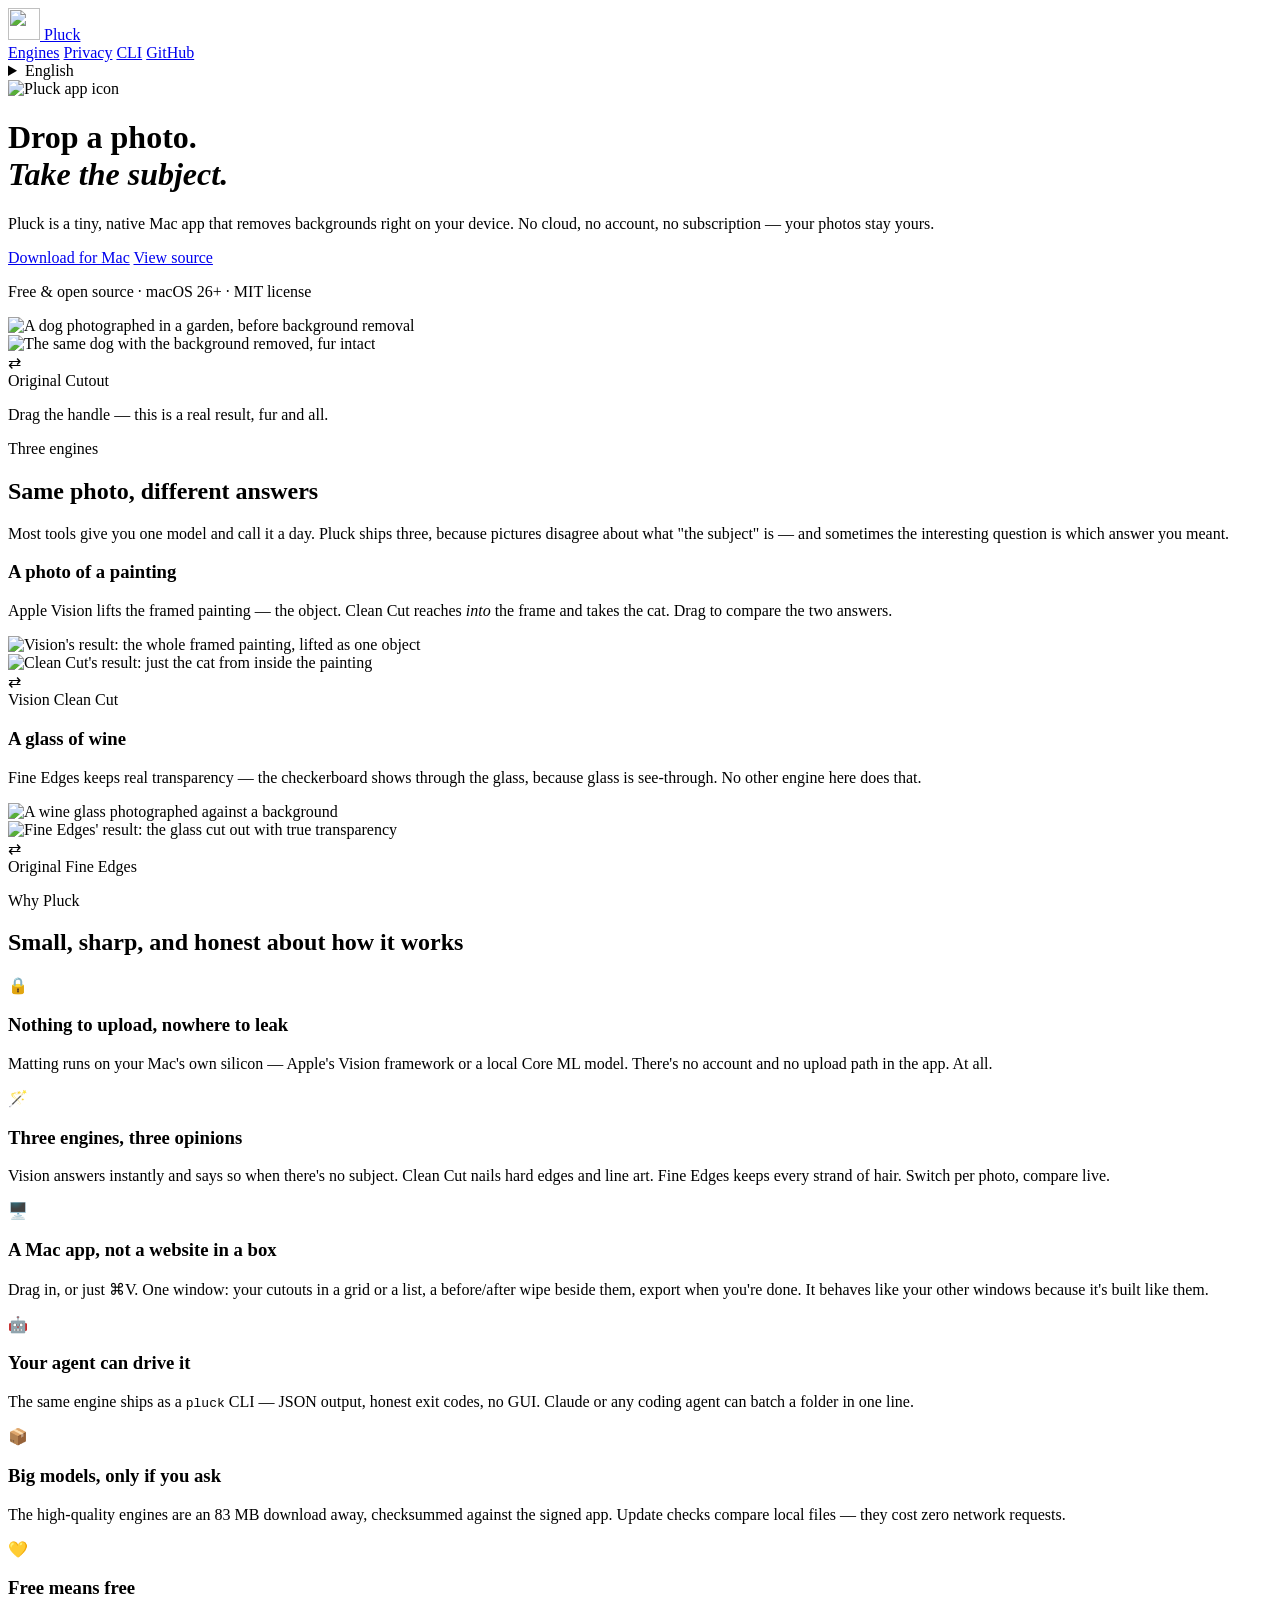
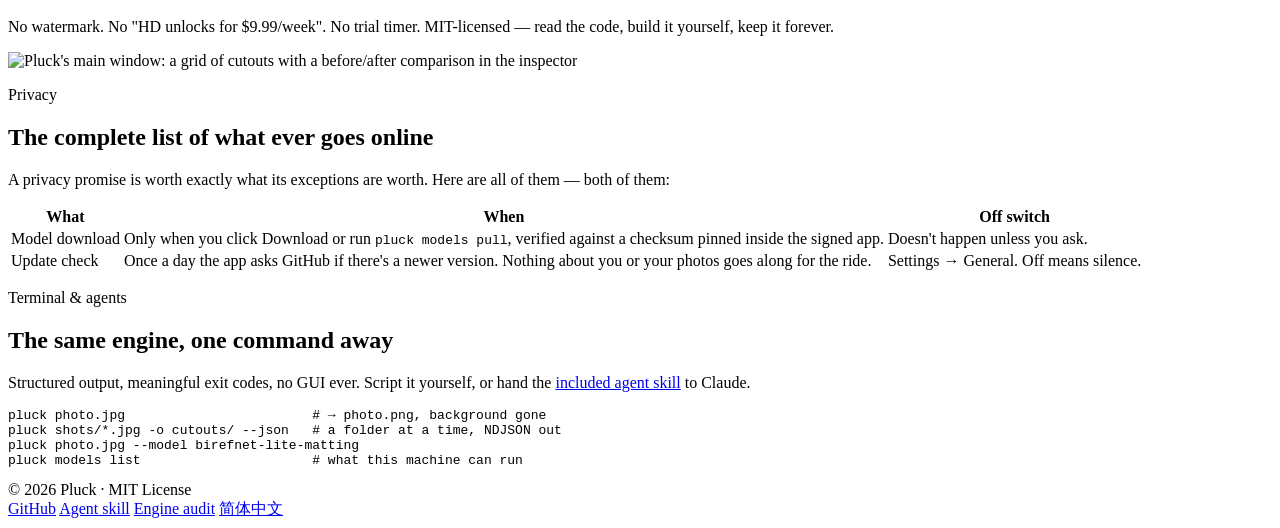
==== site/index.html @ a7fbb70a "Bilingual README and a landing site at pluck.aix4u.com README gains a Simplified Chinese edition (RE" ====
<!DOCTYPE html>
<html lang="en">
<head>
  <meta charset="utf-8">
  <meta name="viewport" content="width=device-width, initial-scale=1">
  <title>Pluck — Remove image backgrounds offline on your Mac</title>
  <meta name="description" content="Pluck is a tiny native Mac app that removes photo backgrounds entirely on your device. No cloud, no account, no subscription. Free, open source, with a CLI your AI agent can drive.">
  <link rel="canonical" href="https://pluck.aix4u.com/">
  <link rel="alternate" hreflang="en" href="https://pluck.aix4u.com/">
  <link rel="alternate" hreflang="zh-Hans" href="https://pluck.aix4u.com/zh/">
  <link rel="alternate" hreflang="x-default" href="https://pluck.aix4u.com/">
  <link rel="icon" type="image/png" sizes="32x32" href="/assets/favicon-32.png">
  <link rel="apple-touch-icon" href="/assets/icon-192.png">
  <link rel="stylesheet" href="/assets/style.css">
  <meta property="og:type" content="website">
  <meta property="og:site_name" content="Pluck">
  <meta property="og:title" content="Pluck — Remove image backgrounds offline on your Mac">
  <meta property="og:description" content="Drop a photo, take the subject. On-device, free, open source.">
  <meta property="og:url" content="https://pluck.aix4u.com/">
  <meta property="og:image" content="https://pluck.aix4u.com/assets/og.png">
  <meta name="twitter:card" content="summary_large_image">
  <meta name="twitter:title" content="Pluck — Remove image backgrounds offline on your Mac">
  <meta name="twitter:description" content="Drop a photo, take the subject. On-device, free, open source.">
  <meta name="twitter:image" content="https://pluck.aix4u.com/assets/og.png">
  <script type="application/ld+json">
  {
    "@context": "https://schema.org",
    "@type": "SoftwareApplication",
    "name": "Pluck",
    "operatingSystem": "macOS 26+",
    "applicationCategory": "DesignApplication",
    "offers": { "@type": "Offer", "price": "0", "priceCurrency": "USD" },
    "description": "A tiny native Mac app that removes photo backgrounds entirely on-device. Free, open source, with a CLI built for AI agents.",
    "url": "https://pluck.aix4u.com/",
    "downloadUrl": "https://github.com/RuochenLyu/pluck/releases",
    "license": "https://opensource.org/licenses/MIT"
  }
  </script>
</head>
<body>
  <div class="wrap">
    <nav>
      <a class="brand" href="/">
        <img src="/assets/icon-64.png" alt="" width="32" height="32">
        <span>Pluck</span>
      </a>
      <div class="nav-links">
        <a href="#engines">Engines</a>
        <a href="#privacy">Privacy</a>
        <a href="#cli">CLI</a>
        <a href="https://github.com/RuochenLyu/pluck">GitHub</a>
        <details class="lang">
          <summary>English</summary>
          <menu>
            <a href="/" aria-current="page">English</a>
            <a href="/zh/" lang="zh-Hans">简体中文</a>
          </menu>
        </details>
      </div>
    </nav>

    <header>
      <img class="hero-icon" src="/assets/icon-512.png" alt="Pluck app icon" width="108" height="108">
      <h1>Drop a photo.<br><em>Take the subject.</em></h1>
      <p class="sub">Pluck is a tiny, native Mac app that removes backgrounds right on your
        device. No cloud, no account, no subscription — your photos stay yours.</p>
      <div class="cta">
        <a class="btn btn-primary" href="https://github.com/RuochenLyu/pluck/releases/latest">Download for Mac</a>
        <a class="btn btn-secondary" href="https://github.com/RuochenLyu/pluck">View source</a>
      </div>
      <p class="cta-note">Free &amp; open source · macOS 26+ · MIT license</p>

      <div class="hero-diff">
        <div class="diff" style="--pos: 38.2%">
          <img src="/assets/demo/dog-original.jpg" alt="A dog photographed in a garden, before background removal" width="880" height="880" fetchpriority="high">
          <div class="after"><img src="/assets/demo/dog-cutout.png" alt="The same dog with the background removed, fur intact" width="880" height="880"></div>
          <div class="seam"></div>
          <div class="knob">⇄</div>
          <span class="tag tag-a">Original</span>
          <span class="tag tag-b">Cutout</span>
        </div>
        <p class="hero-hint">Drag the handle — this is a real result, fur and all.</p>
      </div>
    </header>

    <section id="engines">
      <p class="kicker">Three engines</p>
      <h2>Same photo, different answers</h2>
      <p class="lede">Most tools give you one model and call it a day. Pluck ships three,
        because pictures disagree about what "the subject" is — and sometimes the
        interesting question is which answer you meant.</p>
      <div class="demo-grid">
        <div class="demo">
          <h3>A photo of a painting</h3>
          <p class="note">Apple Vision lifts the framed painting — the object.
            Clean Cut reaches <em>into</em> the frame and takes the cat.
            Drag to compare the two answers.</p>
          <div class="diff" style="--pos: 50%">
            <img src="/assets/demo/painting-vision.png" alt="Vision's result: the whole framed painting, lifted as one object" width="760" height="950">
            <div class="after"><img src="/assets/demo/painting-lite.png" alt="Clean Cut's result: just the cat from inside the painting" width="760" height="950"></div>
            <div class="seam"></div>
            <div class="knob">⇄</div>
            <span class="tag tag-a">Vision</span>
            <span class="tag tag-b">Clean Cut</span>
          </div>
        </div>
        <div class="demo">
          <h3>A glass of wine</h3>
          <p class="note">Fine Edges keeps real transparency — the checkerboard shows
            through the glass, because glass is see-through. No other engine here does that.</p>
          <div class="diff" style="--pos: 38.2%">
            <img src="/assets/demo/glass-original.jpg" alt="A wine glass photographed against a background" width="900" height="545">
            <div class="after"><img src="/assets/demo/glass-matting.png" alt="Fine Edges' result: the glass cut out with true transparency" width="900" height="545"></div>
            <div class="seam"></div>
            <div class="knob">⇄</div>
            <span class="tag tag-a">Original</span>
            <span class="tag tag-b">Fine Edges</span>
          </div>
        </div>
      </div>
    </section>

    <section id="features">
      <p class="kicker">Why Pluck</p>
      <h2>Small, sharp, and honest about how it works</h2>
      <div class="grid">
        <div class="card">
          <span class="glyph">🔒</span>
          <h3>Nothing to upload, nowhere to leak</h3>
          <p>Matting runs on your Mac's own silicon — Apple's Vision framework or a local
            Core ML model. There's no account and no upload path in the app. At all.</p>
        </div>
        <div class="card">
          <span class="glyph">🪄</span>
          <h3>Three engines, three opinions</h3>
          <p>Vision answers instantly and says so when there's no subject. Clean Cut nails
            hard edges and line art. Fine Edges keeps every strand of hair. Switch per
            photo, compare live.</p>
        </div>
        <div class="card">
          <span class="glyph">🖥️</span>
          <h3>A Mac app, not a website in a box</h3>
          <p>Drag in, or just ⌘V. One window: your cutouts in a grid or a list, a
            before/after wipe beside them, export when you're done. It behaves like your
            other windows because it's built like them.</p>
        </div>
        <div class="card">
          <span class="glyph">🤖</span>
          <h3>Your agent can drive it</h3>
          <p>The same engine ships as a <code>pluck</code> CLI — JSON output, honest exit
            codes, no GUI. Claude or any coding agent can batch a folder in one line.</p>
        </div>
        <div class="card">
          <span class="glyph">📦</span>
          <h3>Big models, only if you ask</h3>
          <p>The high-quality engines are an 83&nbsp;MB download away, checksummed against
            the signed app. Update checks compare local files — they cost zero network
            requests.</p>
        </div>
        <div class="card">
          <span class="glyph">💛</span>
          <h3>Free means free</h3>
          <p>No watermark. No "HD unlocks for $9.99/week". No trial timer.
            MIT-licensed — read the code, build it yourself, keep it forever.</p>
        </div>
      </div>
      <div class="shot">
        <img src="/assets/screenshot-en.png" alt="Pluck's main window: a grid of cutouts with a before/after comparison in the inspector" width="1520" height="1184" loading="lazy">
      </div>
    </section>

    <section id="privacy">
      <p class="kicker">Privacy</p>
      <h2>The complete list of what ever goes online</h2>
      <p class="lede">A privacy promise is worth exactly what its exceptions are worth.
        Here are all of them — both of them:</p>
      <div class="privacy">
        <table>
          <tr><th>What</th><th>When</th><th>Off switch</th></tr>
          <tr>
            <td>Model download</td>
            <td>Only when you click Download or run <code>pluck models pull</code>,
              verified against a checksum pinned inside the signed app.</td>
            <td>Doesn't happen unless you ask.</td>
          </tr>
          <tr>
            <td>Update check</td>
            <td>Once a day the app asks GitHub if there's a newer version. Nothing about
              you or your photos goes along for the ride.</td>
            <td>Settings → General. Off means silence.</td>
          </tr>
        </table>
      </div>
    </section>

    <section id="cli">
      <p class="kicker">Terminal &amp; agents</p>
      <h2>The same engine, one command away</h2>
      <p class="lede">Structured output, meaningful exit codes, no GUI ever. Script it
        yourself, or hand the <a href="https://github.com/RuochenLyu/pluck/blob/main/skills/pluck/SKILL.md">included agent skill</a> to Claude.</p>
      <pre><code><span class="p">pluck</span> photo.jpg                        <span class="c"># → photo.png, background gone</span>
<span class="p">pluck</span> shots/*.jpg -o cutouts/ --json   <span class="c"># a folder at a time, NDJSON out</span>
<span class="p">pluck</span> photo.jpg --model birefnet-lite-matting
<span class="p">pluck</span> models list                      <span class="c"># what this machine can run</span></code></pre>
    </section>

    <footer>
      <div>© 2026 Pluck · MIT License</div>
      <div class="links">
        <a href="https://github.com/RuochenLyu/pluck">GitHub</a>
        <a href="https://github.com/RuochenLyu/pluck/blob/main/skills/pluck/SKILL.md">Agent skill</a>
        <a href="https://github.com/RuochenLyu/pluck/blob/main/docs/research.md">Engine audit</a>
        <a href="/zh/" lang="zh-Hans">简体中文</a>
      </div>
    </footer>
  </div>
  <script src="/assets/script.js" defer></script>
</body>
</html>
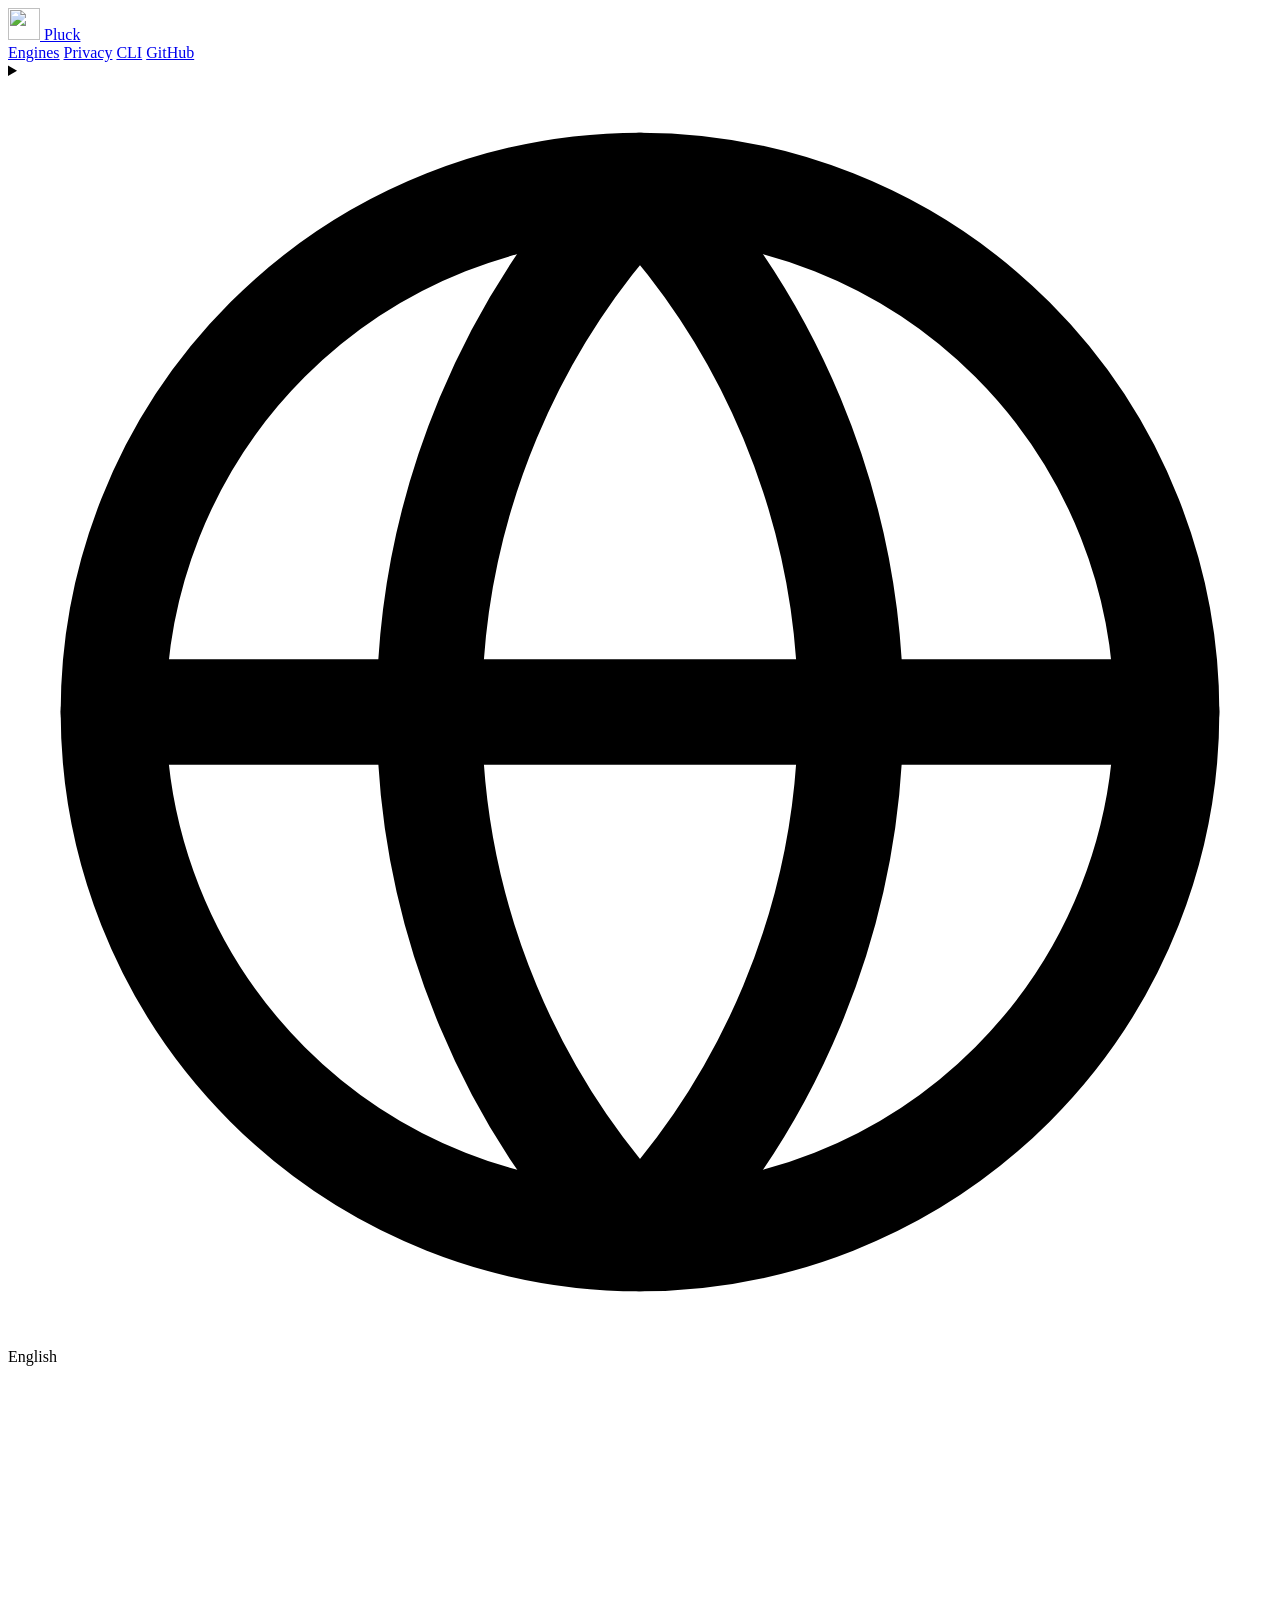
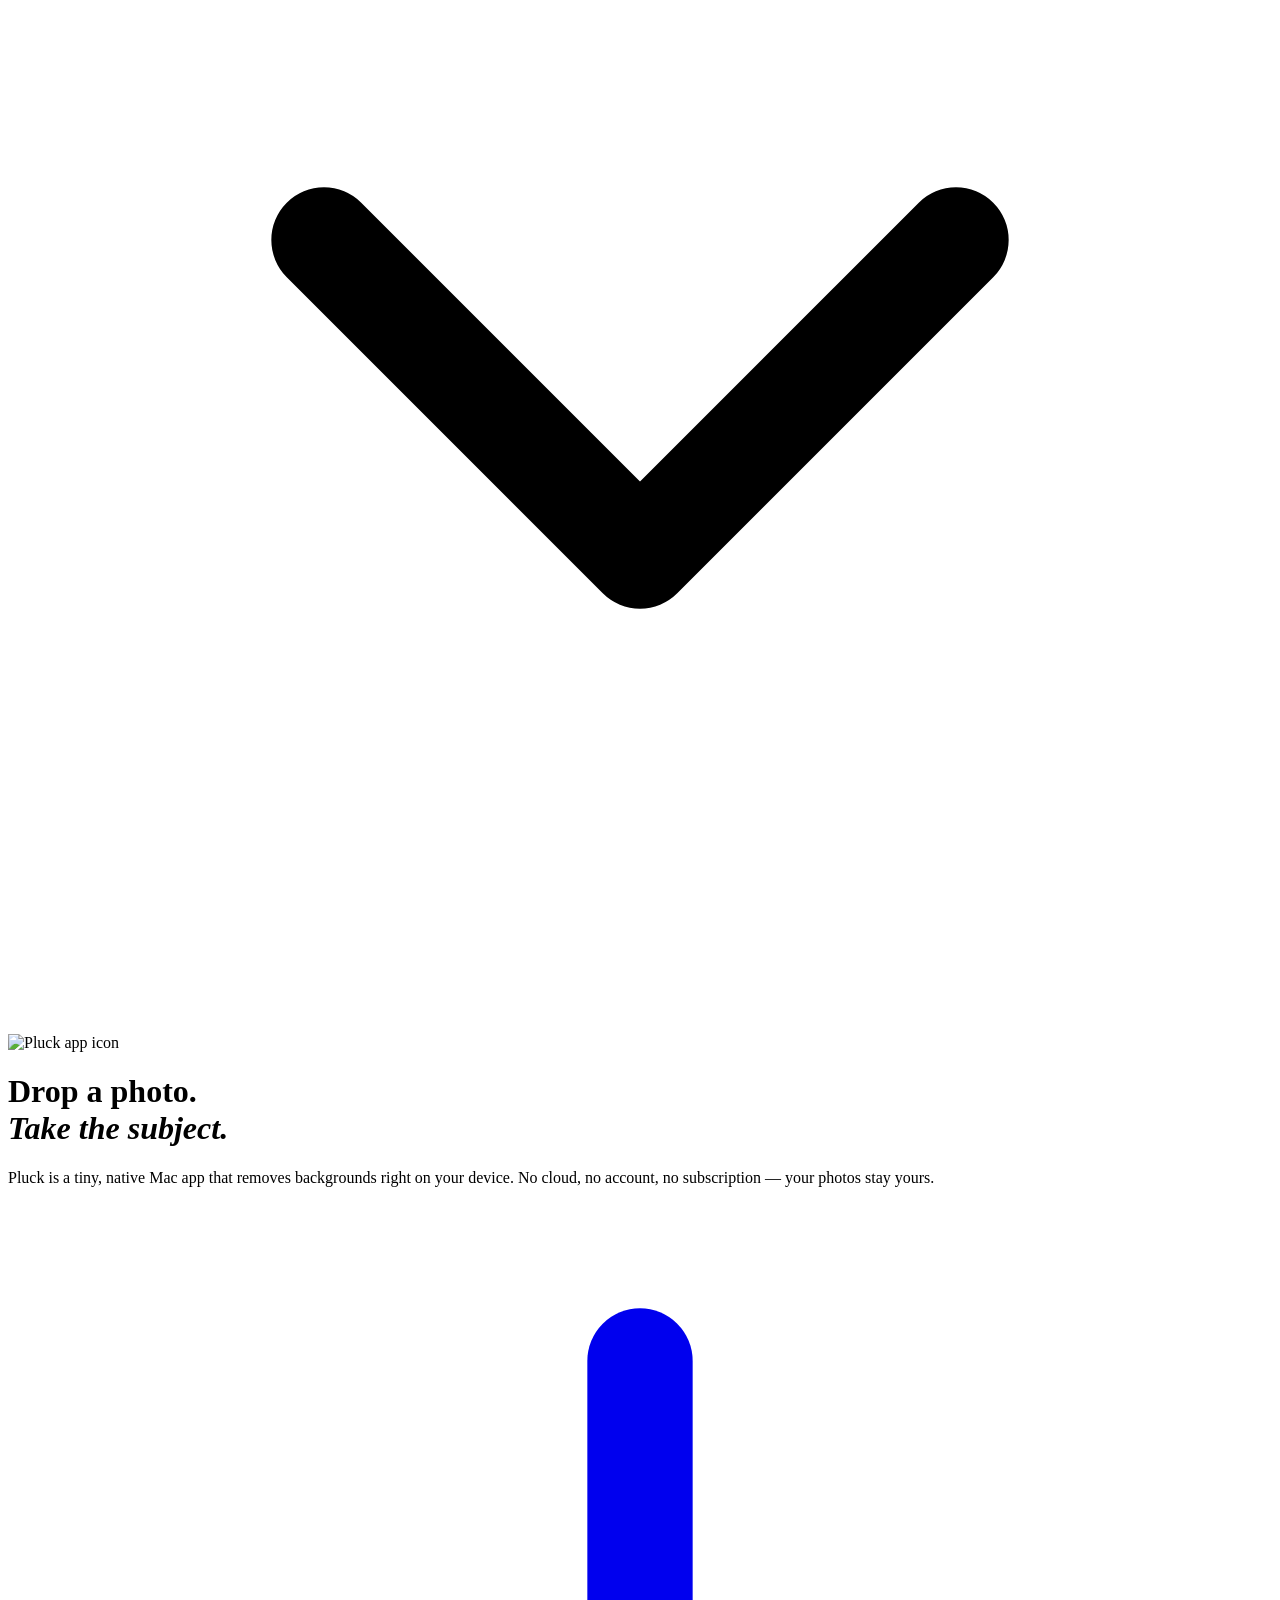
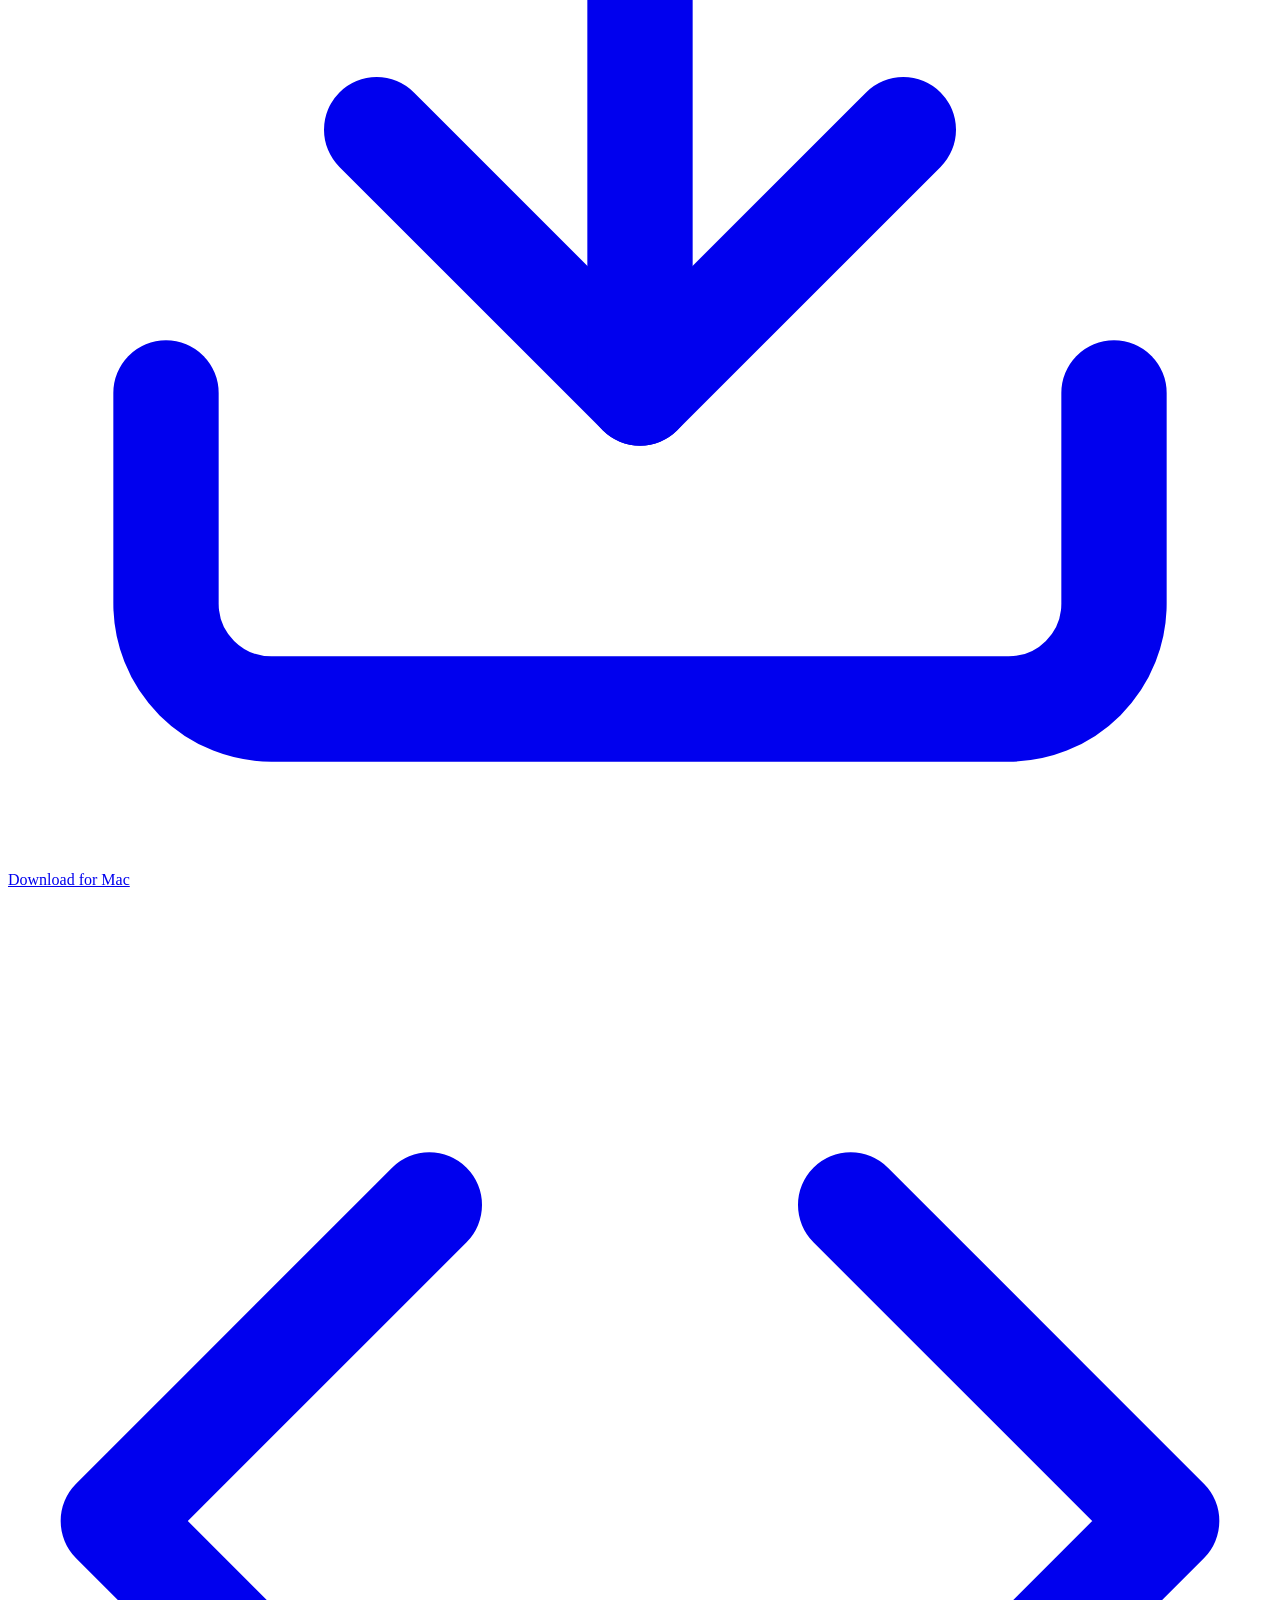
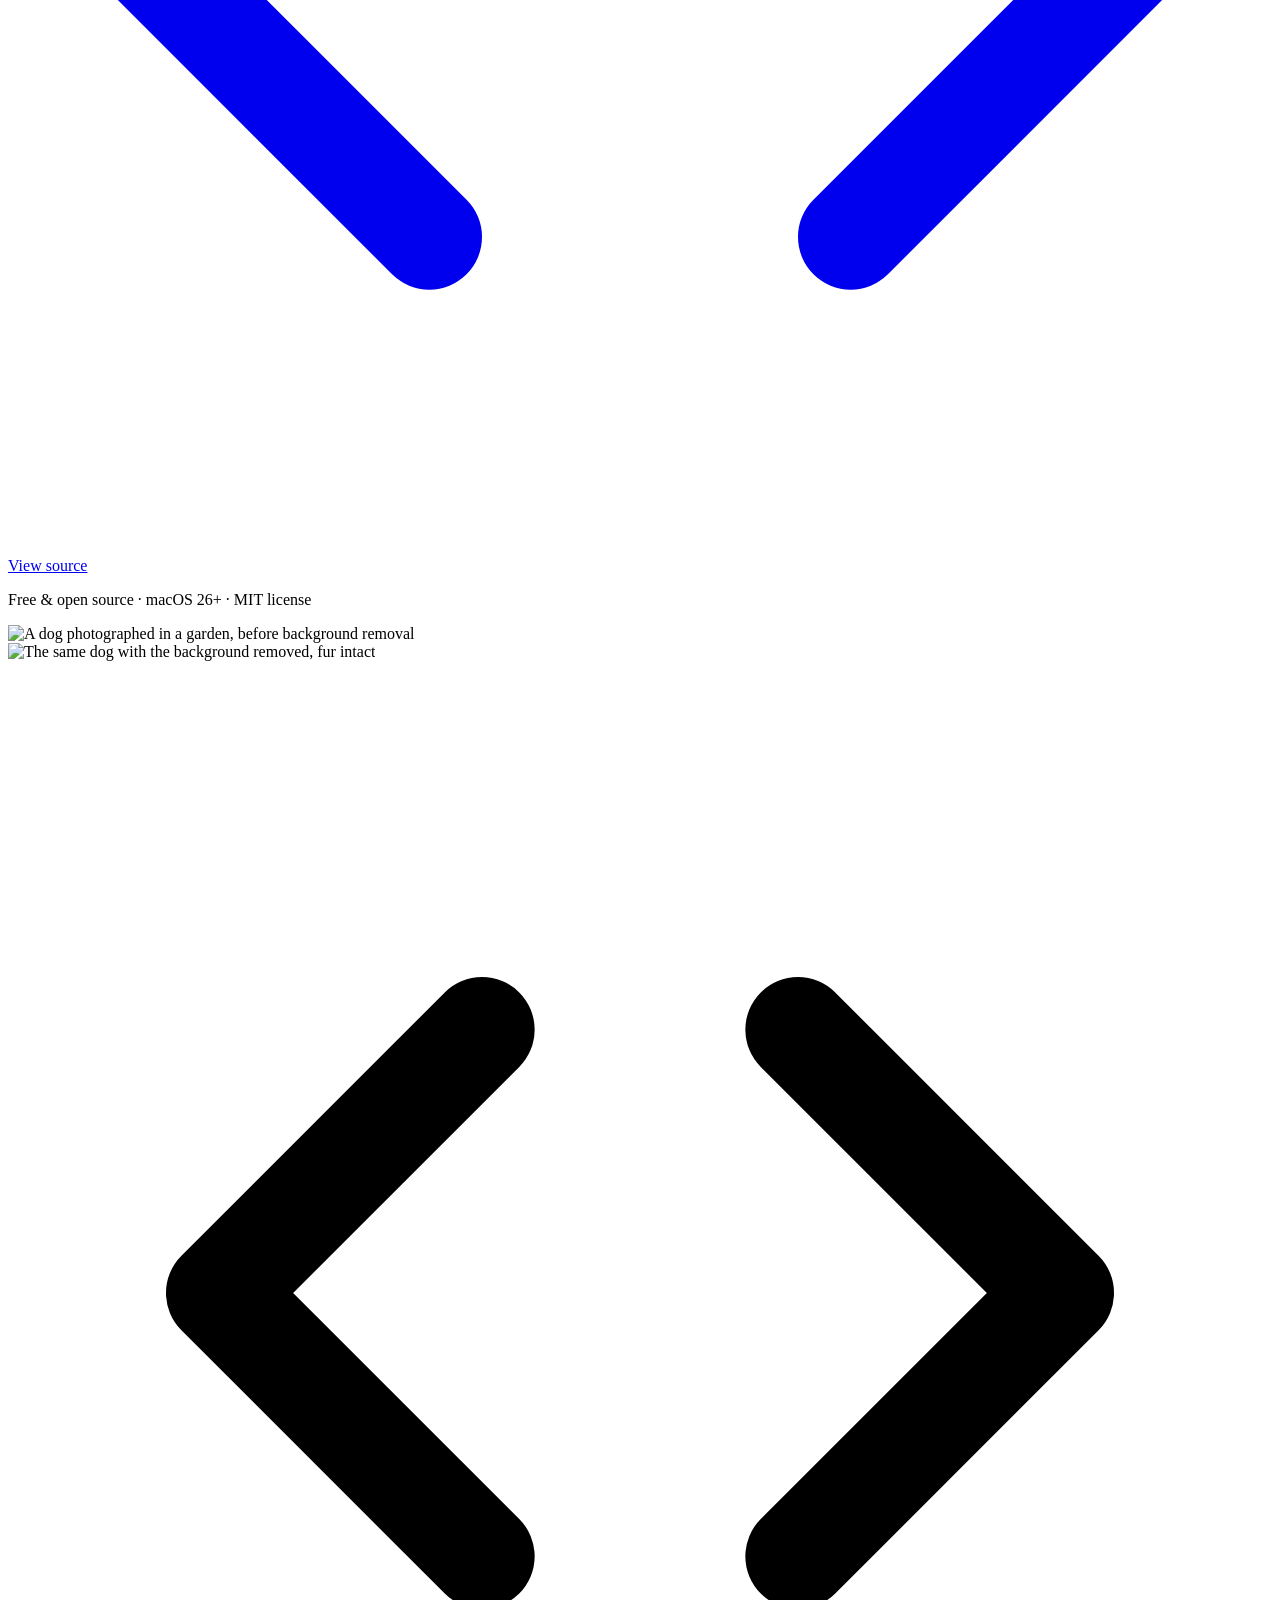
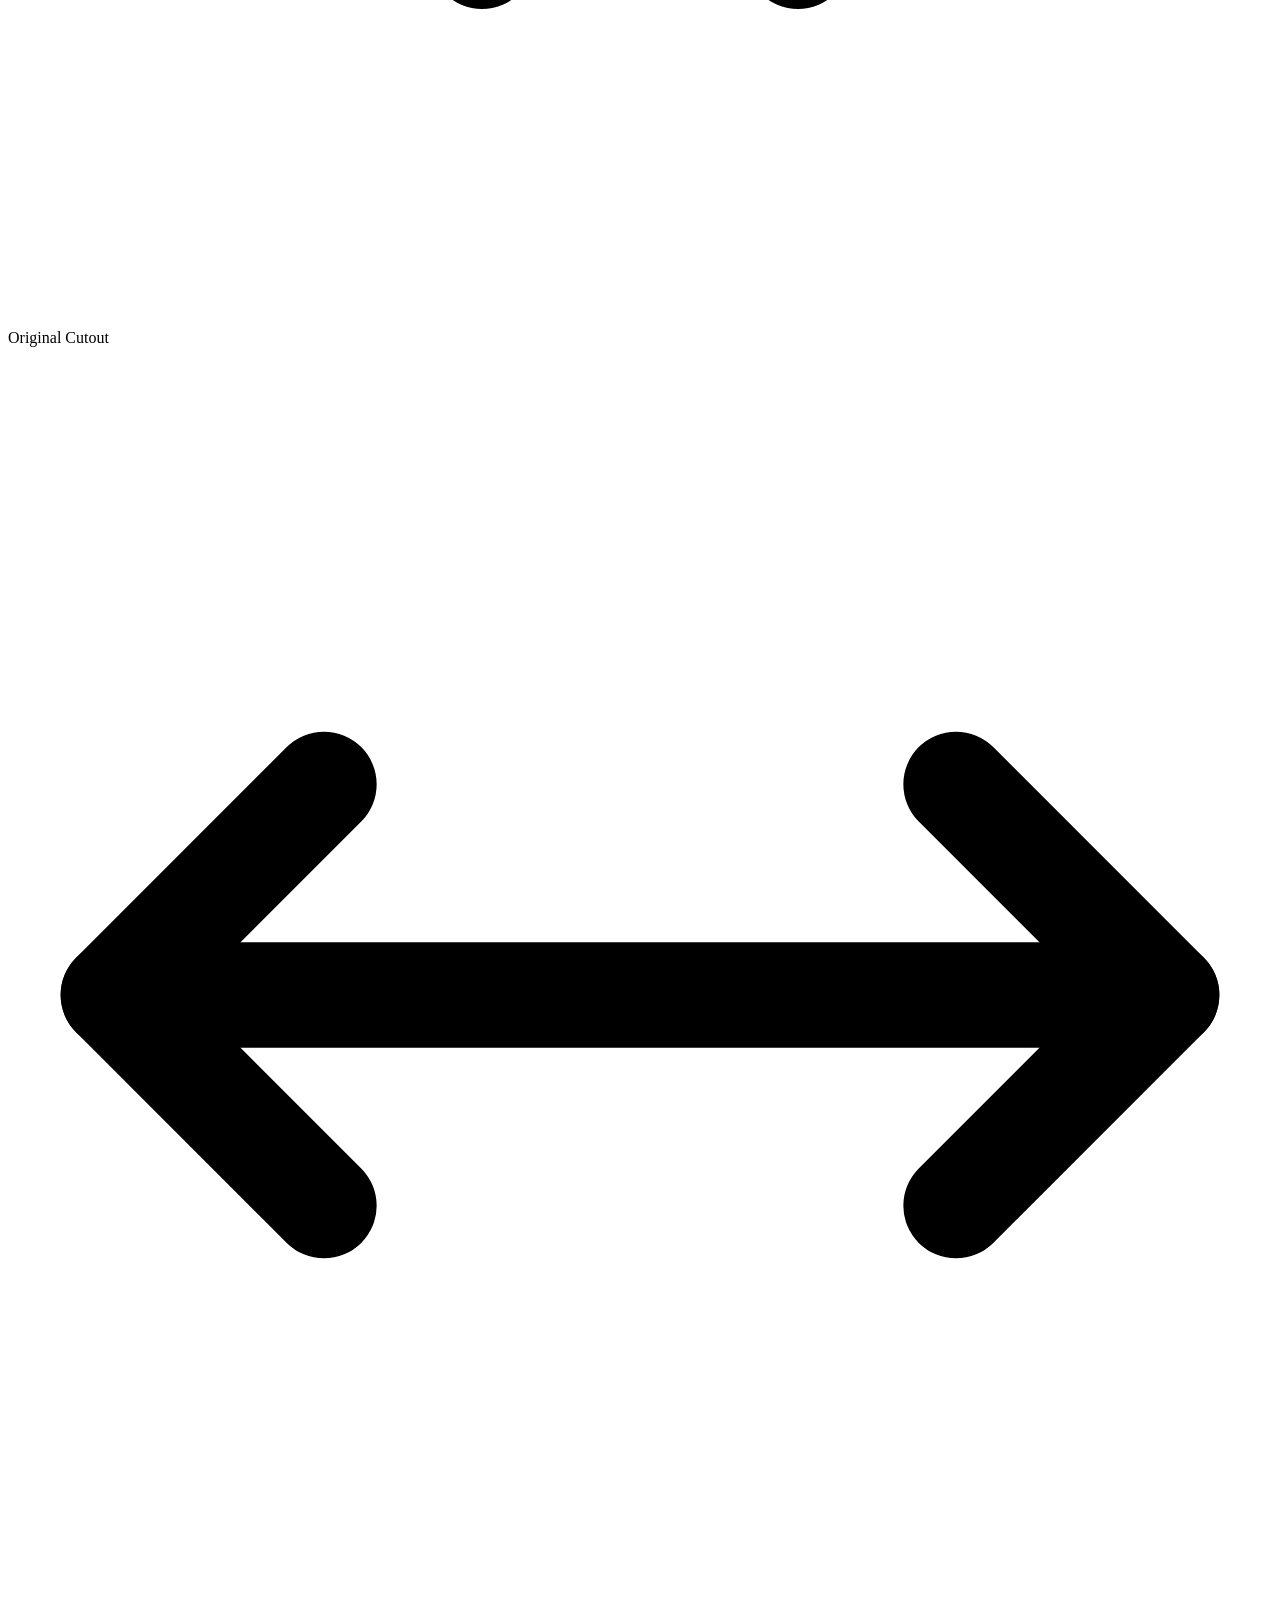
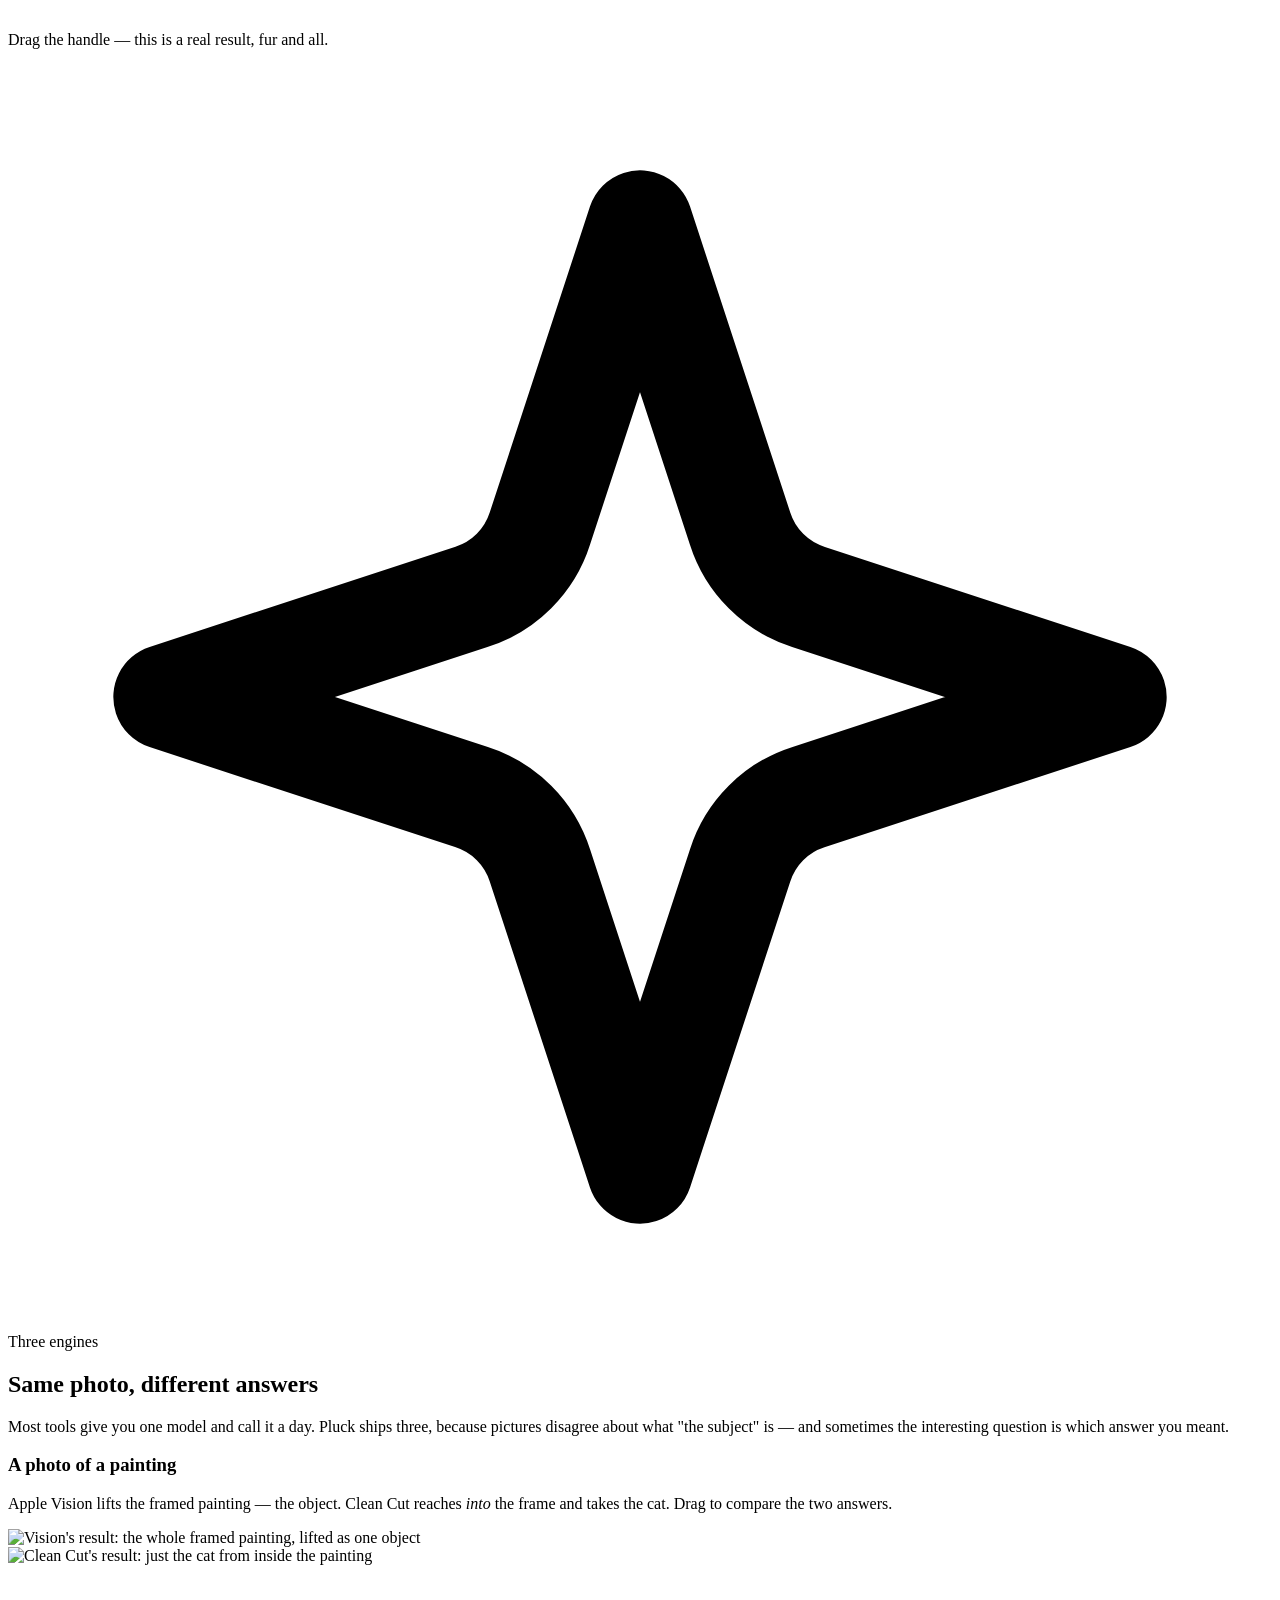
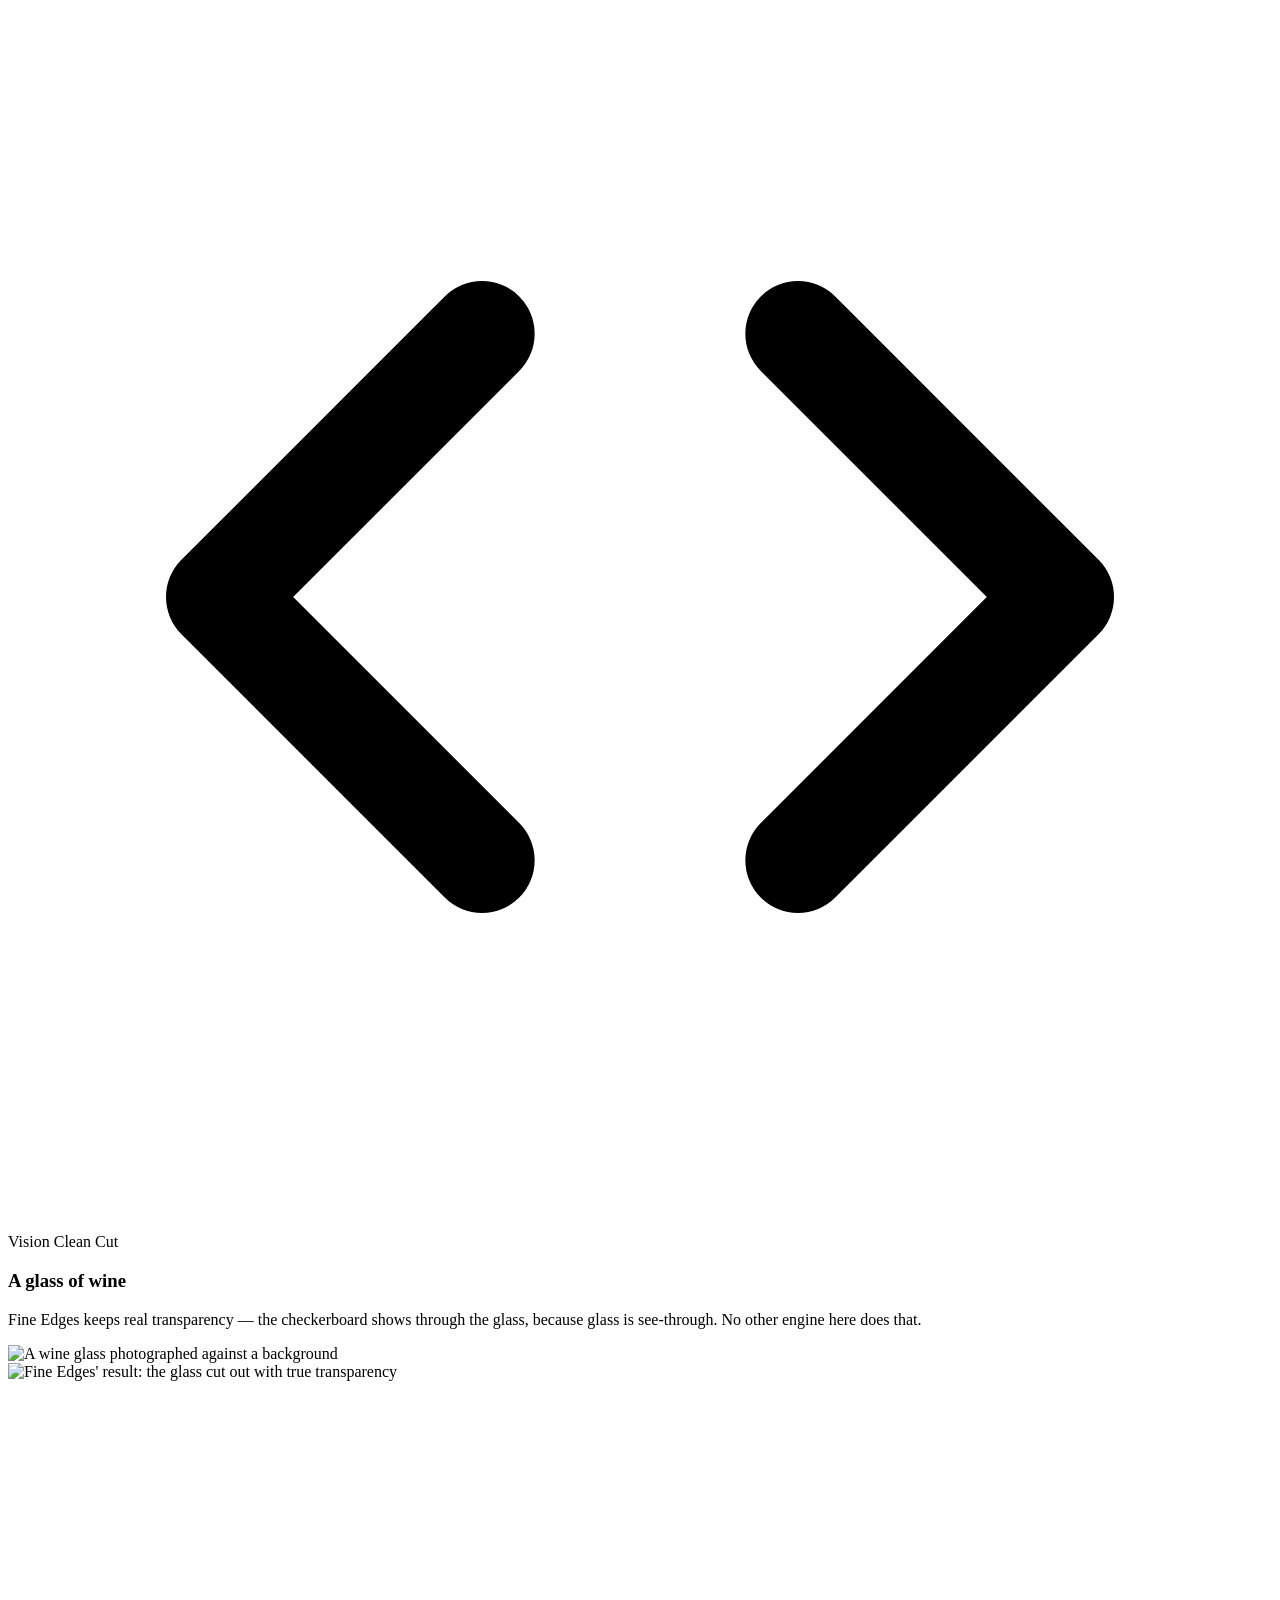
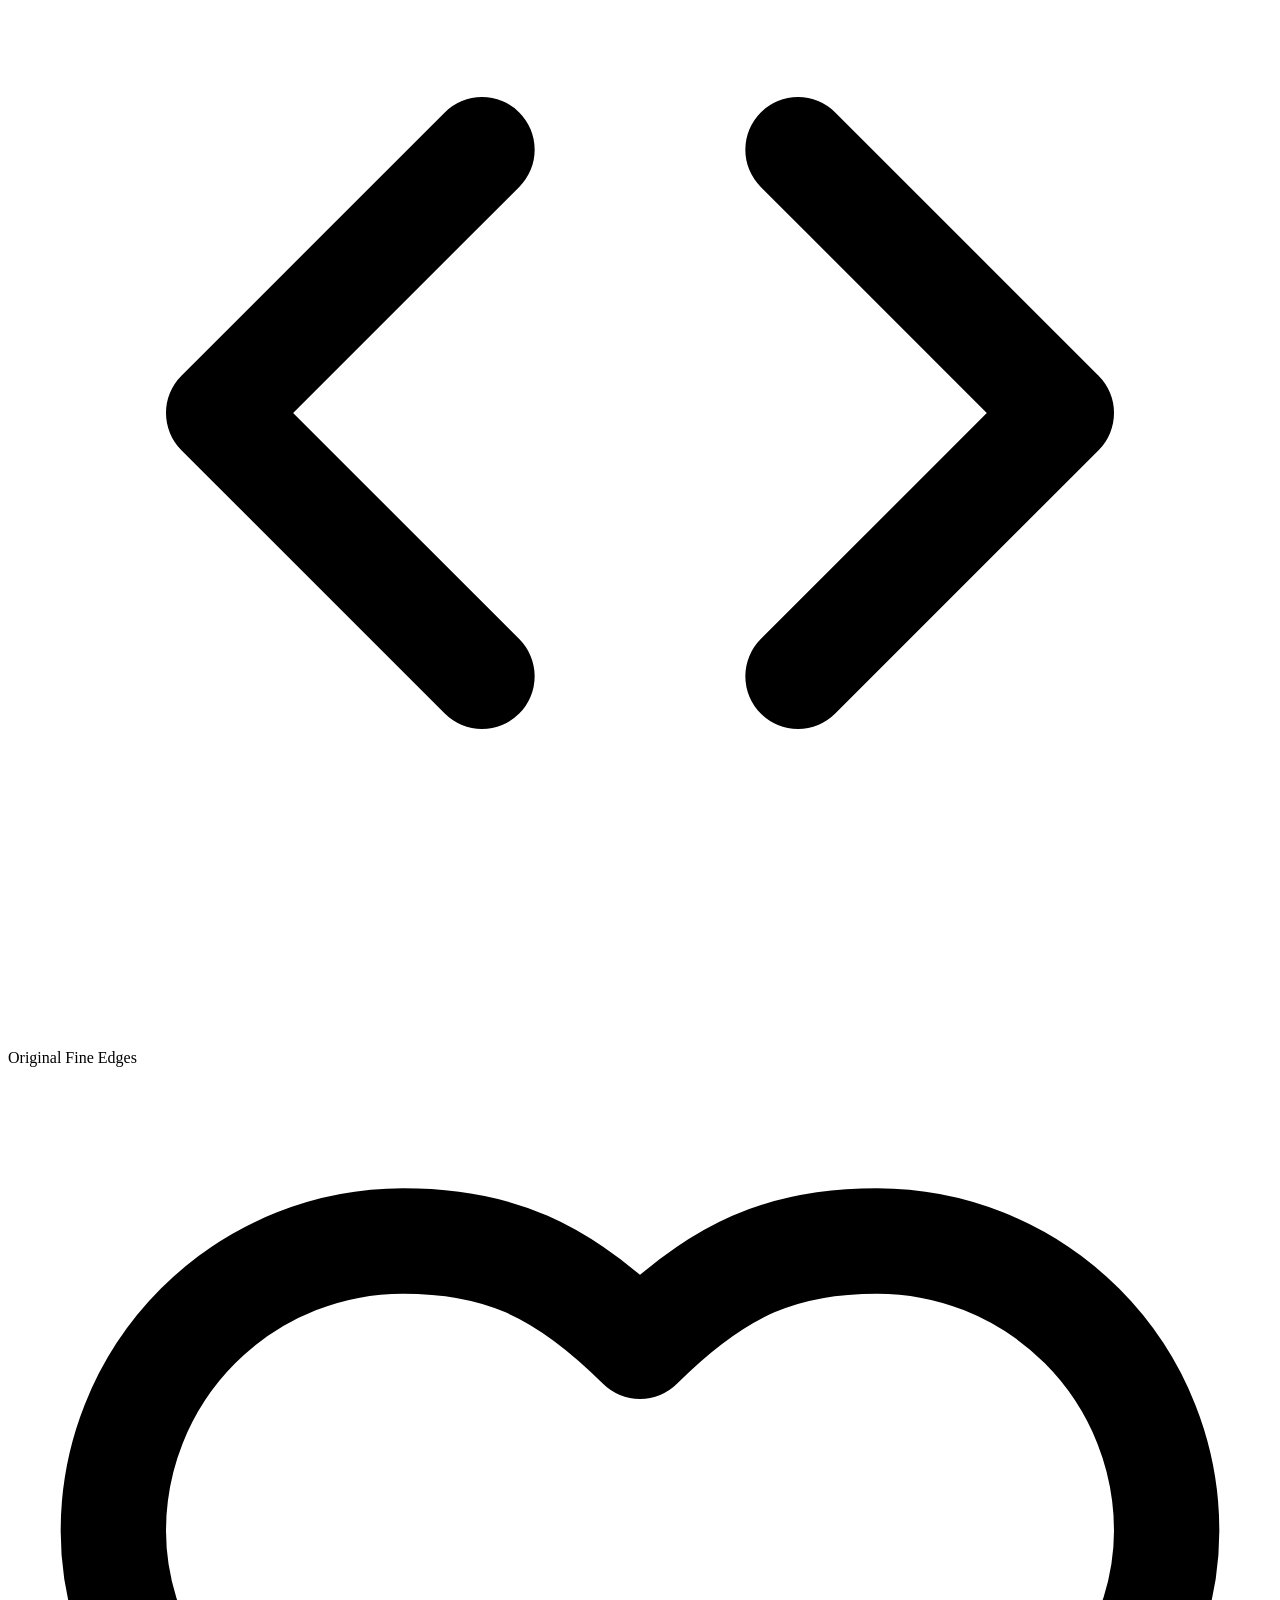
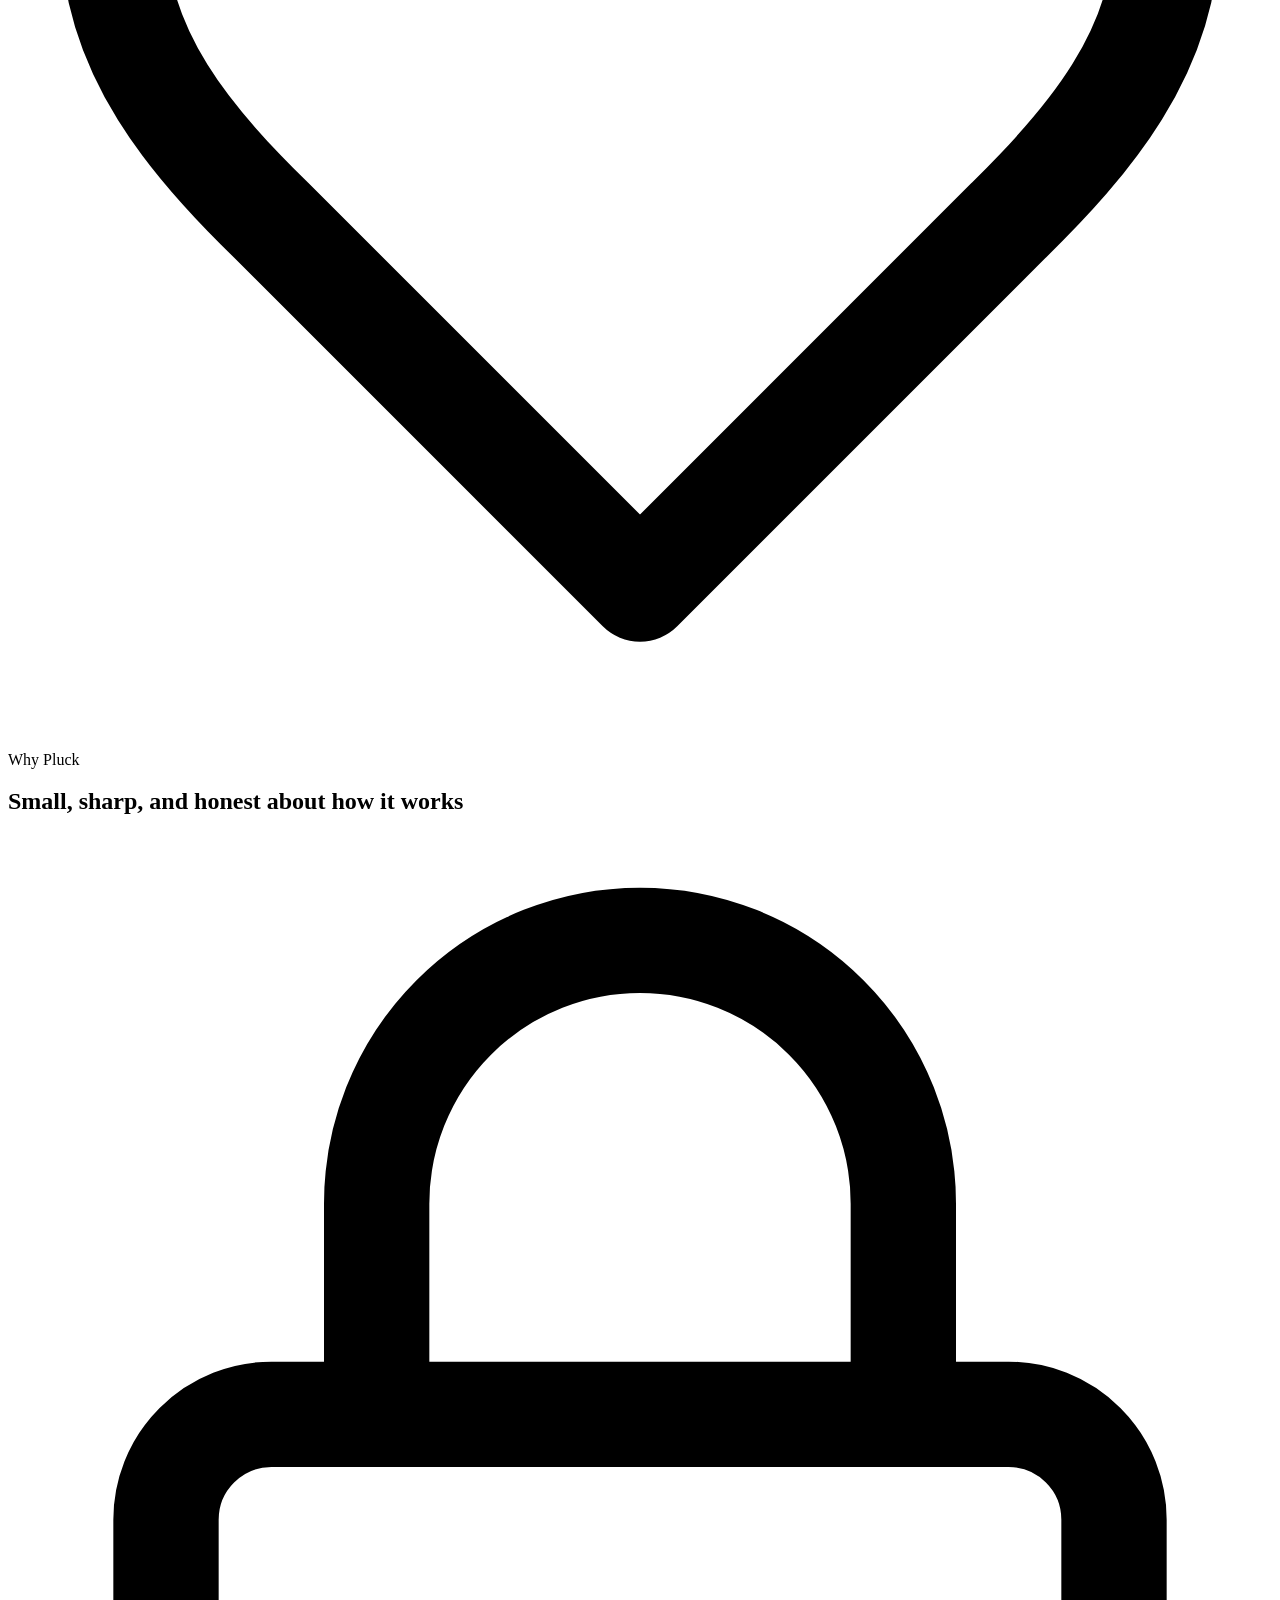
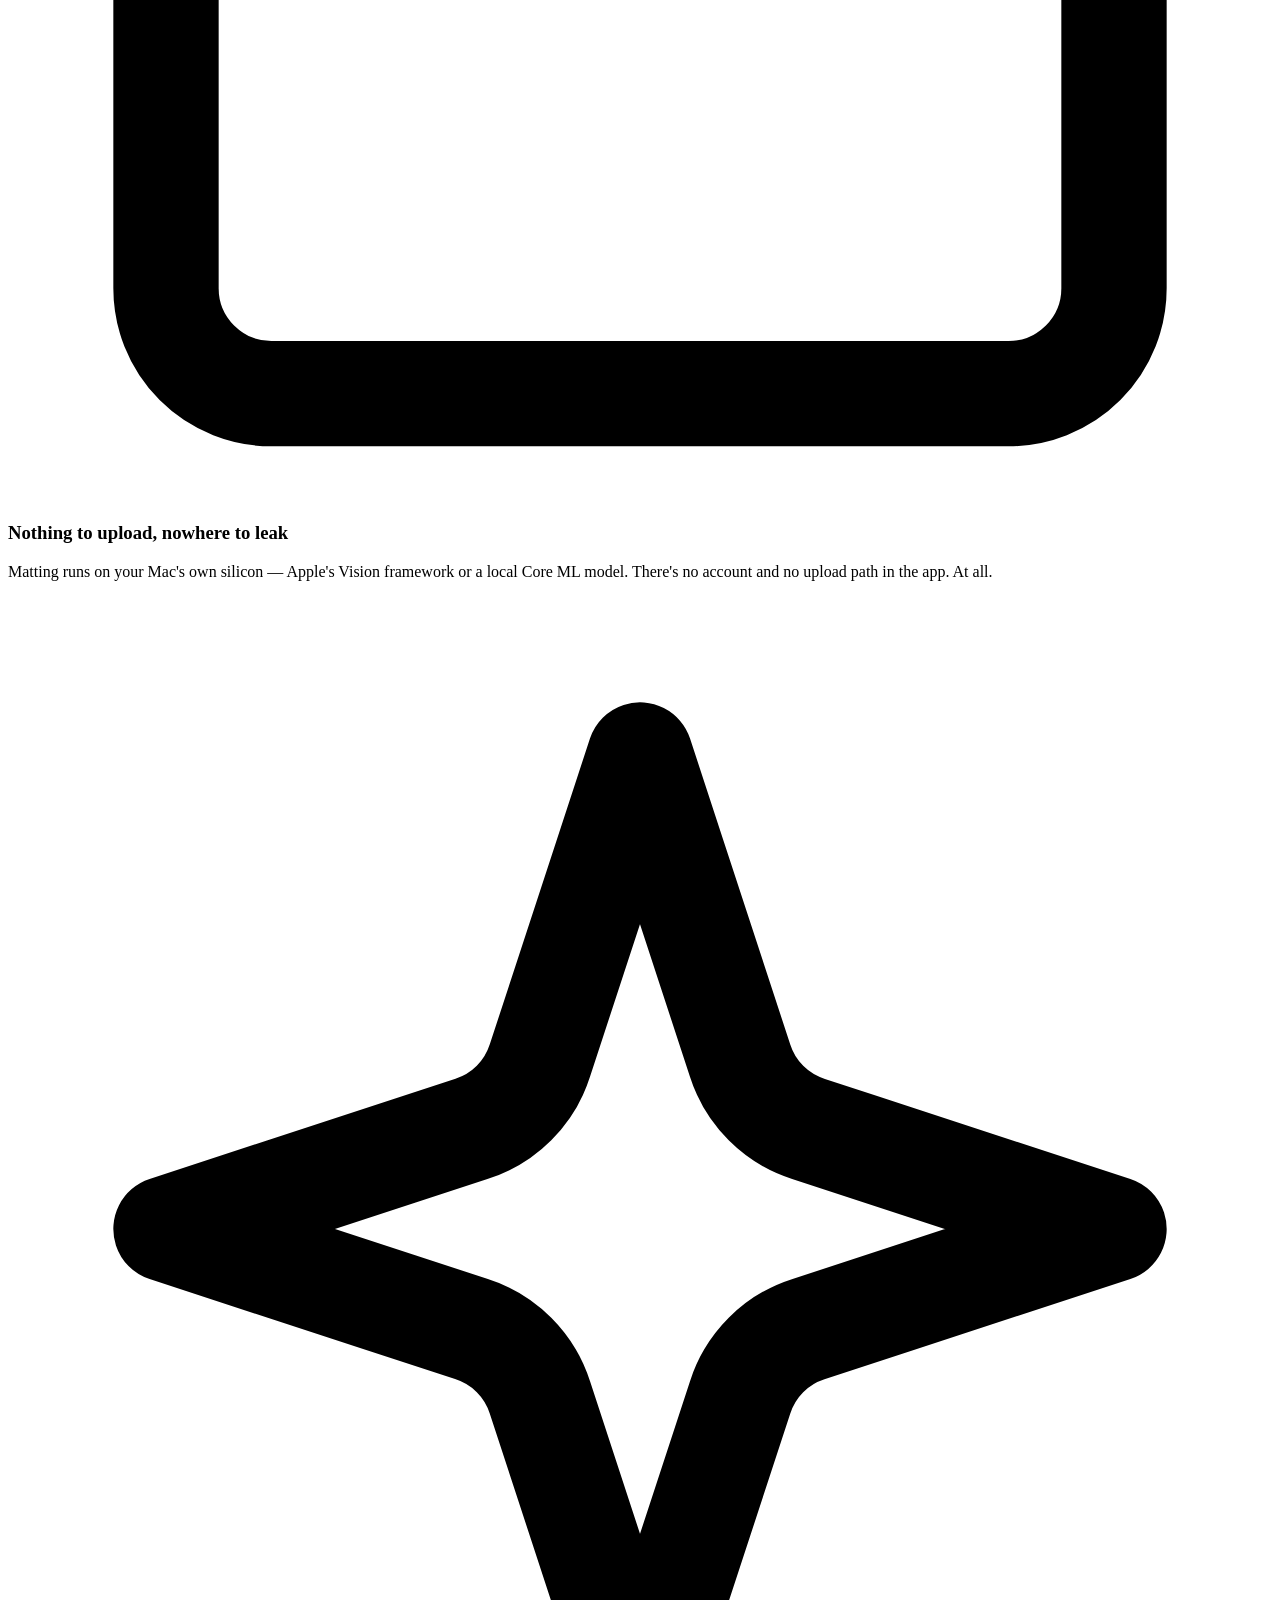
==== commit 9f817e26: "Landing redesign: open-source SVG icons, real rhythm, SF Rounded voice The first pass read as a temp" ====
--- a/site/index.html
+++ b/site/index.html
@@ -38,6 +38,29 @@
   </script>
 </head>
 <body>
+  <!-- Icons: Lucide (lucide.dev), ISC license, inlined. -->
+  <svg width="0" height="0" style="position:absolute" aria-hidden="true">
+    <defs>
+      <g id="i-globe" fill="none" stroke="currentColor" stroke-width="2" stroke-linecap="round" stroke-linejoin="round"><circle cx="12" cy="12" r="10"/><path d="M12 2a14.5 14.5 0 0 0 0 20 14.5 14.5 0 0 0 0-20"/><path d="M2 12h20"/></g>
+      <g id="i-chevron-down" fill="none" stroke="currentColor" stroke-width="2" stroke-linecap="round" stroke-linejoin="round"><path d="m6 9 6 6 6-6"/></g>
+      <g id="i-check" fill="none" stroke="currentColor" stroke-width="2.5" stroke-linecap="round" stroke-linejoin="round"><path d="M20 6 9 17l-5-5"/></g>
+      <g id="i-download" fill="none" stroke="currentColor" stroke-width="2" stroke-linecap="round" stroke-linejoin="round"><path d="M21 15v4a2 2 0 0 1-2 2H5a2 2 0 0 1-2-2v-4"/><polyline points="7 10 12 15 17 10"/><line x1="12" y1="15" x2="12" y2="3"/></g>
+      <g id="i-code" fill="none" stroke="currentColor" stroke-width="2" stroke-linecap="round" stroke-linejoin="round"><polyline points="16 18 22 12 16 6"/><polyline points="8 6 2 12 8 18"/></g>
+      <g id="i-chevrons-lr" fill="none" stroke="currentColor" stroke-width="2" stroke-linecap="round" stroke-linejoin="round"><path d="m9 7-5 5 5 5"/><path d="m15 7 5 5-5 5"/></g>
+      <g id="i-move-h" fill="none" stroke="currentColor" stroke-width="2" stroke-linecap="round" stroke-linejoin="round"><polyline points="18 8 22 12 18 16"/><polyline points="6 8 2 12 6 16"/><line x1="2" y1="12" x2="22" y2="12"/></g>
+      <g id="i-sparkles" fill="none" stroke="currentColor" stroke-width="2" stroke-linecap="round" stroke-linejoin="round"><path d="M12 3l-1.9 5.8a2 2 0 0 1-1.3 1.3L3 12l5.8 1.9a2 2 0 0 1 1.3 1.3L12 21l1.9-5.8a2 2 0 0 1 1.3-1.3L21 12l-5.8-1.9a2 2 0 0 1-1.3-1.3Z"/></g>
+      <g id="i-lock" fill="none" stroke="currentColor" stroke-width="2" stroke-linecap="round" stroke-linejoin="round"><rect x="3" y="11" width="18" height="11" rx="2"/><path d="M7 11V7a5 5 0 0 1 10 0v4"/></g>
+      <g id="i-monitor" fill="none" stroke="currentColor" stroke-width="2" stroke-linecap="round" stroke-linejoin="round"><rect x="2" y="3" width="20" height="14" rx="2"/><line x1="8" y1="21" x2="16" y2="21"/><line x1="12" y1="17" x2="12" y2="21"/></g>
+      <g id="i-bot" fill="none" stroke="currentColor" stroke-width="2" stroke-linecap="round" stroke-linejoin="round"><path d="M12 8V4H8"/><rect x="4" y="8" width="16" height="12" rx="2"/><path d="M2 14h2"/><path d="M20 14h2"/><path d="M15 13v2"/><path d="M9 13v2"/></g>
+      <g id="i-package" fill="none" stroke="currentColor" stroke-width="2" stroke-linecap="round" stroke-linejoin="round"><path d="M21 8a2 2 0 0 0-1-1.73l-7-4a2 2 0 0 0-2 0l-7 4A2 2 0 0 0 3 8v8a2 2 0 0 0 1 1.73l7 4a2 2 0 0 0 2 0l7-4A2 2 0 0 0 21 16Z"/><path d="m3.3 7 8.7 5 8.7-5"/><path d="M12 22V12"/></g>
+      <g id="i-heart" fill="none" stroke="currentColor" stroke-width="2" stroke-linecap="round" stroke-linejoin="round"><path d="M19 14c1.49-1.46 3-3.21 3-5.5A5.5 5.5 0 0 0 16.5 3c-1.76 0-3 .5-4.5 2-1.5-1.5-2.74-2-4.5-2A5.5 5.5 0 0 0 2 8.5c0 2.3 1.5 4.05 3 5.5l7 7Z"/></g>
+      <g id="i-shield" fill="none" stroke="currentColor" stroke-width="2" stroke-linecap="round" stroke-linejoin="round"><path d="M20 13c0 5-3.5 7.5-7.66 8.95a1 1 0 0 1-.67-.01C7.5 20.5 4 18 4 13V6a1 1 0 0 1 1-1c2 0 4.5-1.2 6.24-2.72a1 1 0 0 1 1.52 0C14.5 3.8 17 5 19 5a1 1 0 0 1 1 1z"/></g>
+      <g id="i-terminal" fill="none" stroke="currentColor" stroke-width="2" stroke-linecap="round" stroke-linejoin="round"><polyline points="4 17 10 11 4 5"/><line x1="12" y1="19" x2="20" y2="19"/></g>
+      <g id="i-refresh" fill="none" stroke="currentColor" stroke-width="2" stroke-linecap="round" stroke-linejoin="round"><path d="M3 12a9 9 0 0 1 9-9 9.75 9.75 0 0 1 6.74 2.74L21 8"/><path d="M21 3v5h-5"/><path d="M21 12a9 9 0 0 1-9 9 9.75 9.75 0 0 1-6.74-2.74L3 16"/><path d="M3 21v-5h5"/></g>
+      <g id="i-window" fill="none" stroke="currentColor" stroke-width="2" stroke-linecap="round" stroke-linejoin="round"><rect x="2" y="4" width="20" height="16" rx="2"/><path d="M2 8h20"/><path d="M6 4v4"/><path d="M10 4v4"/></g>
+    </defs>
+  </svg>
+
   <div class="wrap">
     <nav>
       <a class="brand" href="/">
@@ -50,9 +73,13 @@
         <a href="#cli">CLI</a>
         <a href="https://github.com/RuochenLyu/pluck">GitHub</a>
         <details class="lang">
-          <summary>English</summary>
+          <summary>
+            <svg class="icon" viewBox="0 0 24 24"><use href="#i-globe"/></svg>
+            English
+            <svg class="icon chev" viewBox="0 0 24 24"><use href="#i-chevron-down"/></svg>
+          </summary>
           <menu>
-            <a href="/" aria-current="page">English</a>
+            <a href="/" aria-current="page">English <svg class="icon" viewBox="0 0 24 24"><use href="#i-check"/></svg></a>
             <a href="/zh/" lang="zh-Hans">简体中文</a>
           </menu>
         </details>
@@ -60,35 +87,51 @@
     </nav>
 
     <header>
-      <img class="hero-icon" src="/assets/icon-512.png" alt="Pluck app icon" width="108" height="108">
+      <img class="hero-icon" src="/assets/icon-512.png" alt="Pluck app icon" width="96" height="96">
       <h1>Drop a photo.<br><em>Take the subject.</em></h1>
       <p class="sub">Pluck is a tiny, native Mac app that removes backgrounds right on your
         device. No cloud, no account, no subscription — your photos stay yours.</p>
       <div class="cta">
-        <a class="btn btn-primary" href="https://github.com/RuochenLyu/pluck/releases/latest">Download for Mac</a>
-        <a class="btn btn-secondary" href="https://github.com/RuochenLyu/pluck">View source</a>
+        <a class="btn btn-primary" href="https://github.com/RuochenLyu/pluck/releases/latest">
+          <svg class="icon" viewBox="0 0 24 24"><use href="#i-download"/></svg>
+          Download for Mac
+        </a>
+        <a class="btn btn-secondary" href="https://github.com/RuochenLyu/pluck">
+          <svg class="icon" viewBox="0 0 24 24"><use href="#i-code"/></svg>
+          View source
+        </a>
       </div>
       <p class="cta-note">Free &amp; open source · macOS 26+ · MIT license</p>
 
       <div class="hero-diff">
         <div class="diff" style="--pos: 38.2%">
-          <img src="/assets/demo/dog-original.jpg" alt="A dog photographed in a garden, before background removal" width="880" height="880" fetchpriority="high">
-          <div class="after"><img src="/assets/demo/dog-cutout.png" alt="The same dog with the background removed, fur intact" width="880" height="880"></div>
+          <img src="/assets/demo/dog-original.jpg" alt="A dog photographed in a garden, before background removal" width="900" height="900" fetchpriority="high">
+          <div class="after"><img src="/assets/demo/dog-cutout.png" alt="The same dog with the background removed, fur intact" width="900" height="900"></div>
           <div class="seam"></div>
-          <div class="knob">⇄</div>
+          <div class="knob"><svg class="icon" viewBox="0 0 24 24"><use href="#i-chevrons-lr"/></svg></div>
           <span class="tag tag-a">Original</span>
           <span class="tag tag-b">Cutout</span>
         </div>
-        <p class="hero-hint">Drag the handle — this is a real result, fur and all.</p>
+        <p class="hero-hint">
+          <svg class="icon" viewBox="0 0 24 24"><use href="#i-move-h"/></svg>
+          Drag the handle — this is a real result, fur and all.
+        </p>
       </div>
     </header>
-
-    <section id="engines">
-      <p class="kicker">Three engines</p>
-      <h2>Same photo, different answers</h2>
-      <p class="lede">Most tools give you one model and call it a day. Pluck ships three,
-        because pictures disagree about what "the subject" is — and sometimes the
-        interesting question is which answer you meant.</p>
+  </div>
+
+  <div class="band" id="engines">
+    <div class="wrap">
+      <div class="section-head">
+        <p class="kicker">
+          <svg class="icon" viewBox="0 0 24 24"><use href="#i-sparkles"/></svg>
+          Three engines
+        </p>
+        <h2>Same photo, different answers</h2>
+        <p class="lede">Most tools give you one model and call it a day. Pluck ships three,
+          because pictures disagree about what "the subject" is — and sometimes the
+          interesting question is which answer you meant.</p>
+      </div>
       <div class="demo-grid">
         <div class="demo">
           <h3>A photo of a painting</h3>
@@ -96,10 +139,10 @@
             Clean Cut reaches <em>into</em> the frame and takes the cat.
             Drag to compare the two answers.</p>
           <div class="diff" style="--pos: 50%">
-            <img src="/assets/demo/painting-vision.png" alt="Vision's result: the whole framed painting, lifted as one object" width="760" height="950">
-            <div class="after"><img src="/assets/demo/painting-lite.png" alt="Clean Cut's result: just the cat from inside the painting" width="760" height="950"></div>
+            <img src="/assets/demo/painting-vision.png" alt="Vision's result: the whole framed painting, lifted as one object" width="760" height="950" loading="lazy">
+            <div class="after"><img src="/assets/demo/painting-lite.png" alt="Clean Cut's result: just the cat from inside the painting" width="760" height="950" loading="lazy"></div>
             <div class="seam"></div>
-            <div class="knob">⇄</div>
+            <div class="knob"><svg class="icon" viewBox="0 0 24 24"><use href="#i-chevrons-lr"/></svg></div>
             <span class="tag tag-a">Vision</span>
             <span class="tag tag-b">Clean Cut</span>
           </div>
@@ -109,103 +152,137 @@
           <p class="note">Fine Edges keeps real transparency — the checkerboard shows
             through the glass, because glass is see-through. No other engine here does that.</p>
           <div class="diff" style="--pos: 38.2%">
-            <img src="/assets/demo/glass-original.jpg" alt="A wine glass photographed against a background" width="900" height="545">
-            <div class="after"><img src="/assets/demo/glass-matting.png" alt="Fine Edges' result: the glass cut out with true transparency" width="900" height="545"></div>
+            <img src="/assets/demo/glass-original.jpg" alt="A wine glass photographed against a background" width="900" height="545" loading="lazy">
+            <div class="after"><img src="/assets/demo/glass-matting.png" alt="Fine Edges' result: the glass cut out with true transparency" width="900" height="545" loading="lazy"></div>
             <div class="seam"></div>
-            <div class="knob">⇄</div>
+            <div class="knob"><svg class="icon" viewBox="0 0 24 24"><use href="#i-chevrons-lr"/></svg></div>
             <span class="tag tag-a">Original</span>
             <span class="tag tag-b">Fine Edges</span>
           </div>
         </div>
       </div>
-    </section>
-
+    </div>
+  </div>
+
+  <div class="wrap">
     <section id="features">
-      <p class="kicker">Why Pluck</p>
-      <h2>Small, sharp, and honest about how it works</h2>
+      <div class="section-head">
+        <p class="kicker">
+          <svg class="icon" viewBox="0 0 24 24"><use href="#i-heart"/></svg>
+          Why Pluck
+        </p>
+        <h2>Small, sharp, and honest about how it works</h2>
+      </div>
       <div class="grid">
         <div class="card">
-          <span class="glyph">🔒</span>
+          <div class="badge"><svg class="icon" viewBox="0 0 24 24"><use href="#i-lock"/></svg></div>
           <h3>Nothing to upload, nowhere to leak</h3>
           <p>Matting runs on your Mac's own silicon — Apple's Vision framework or a local
             Core ML model. There's no account and no upload path in the app. At all.</p>
         </div>
         <div class="card">
-          <span class="glyph">🪄</span>
+          <div class="badge"><svg class="icon" viewBox="0 0 24 24"><use href="#i-sparkles"/></svg></div>
           <h3>Three engines, three opinions</h3>
           <p>Vision answers instantly and says so when there's no subject. Clean Cut nails
             hard edges and line art. Fine Edges keeps every strand of hair. Switch per
             photo, compare live.</p>
         </div>
         <div class="card">
-          <span class="glyph">🖥️</span>
+          <div class="badge"><svg class="icon" viewBox="0 0 24 24"><use href="#i-monitor"/></svg></div>
           <h3>A Mac app, not a website in a box</h3>
           <p>Drag in, or just ⌘V. One window: your cutouts in a grid or a list, a
             before/after wipe beside them, export when you're done. It behaves like your
             other windows because it's built like them.</p>
         </div>
         <div class="card">
-          <span class="glyph">🤖</span>
+          <div class="badge"><svg class="icon" viewBox="0 0 24 24"><use href="#i-bot"/></svg></div>
           <h3>Your agent can drive it</h3>
           <p>The same engine ships as a <code>pluck</code> CLI — JSON output, honest exit
             codes, no GUI. Claude or any coding agent can batch a folder in one line.</p>
         </div>
         <div class="card">
-          <span class="glyph">📦</span>
+          <div class="badge"><svg class="icon" viewBox="0 0 24 24"><use href="#i-package"/></svg></div>
           <h3>Big models, only if you ask</h3>
           <p>The high-quality engines are an 83&nbsp;MB download away, checksummed against
             the signed app. Update checks compare local files — they cost zero network
             requests.</p>
         </div>
         <div class="card">
-          <span class="glyph">💛</span>
+          <div class="badge"><svg class="icon" viewBox="0 0 24 24"><use href="#i-heart"/></svg></div>
           <h3>Free means free</h3>
           <p>No watermark. No "HD unlocks for $9.99/week". No trial timer.
             MIT-licensed — read the code, build it yourself, keep it forever.</p>
         </div>
       </div>
-      <div class="shot">
+    </section>
+
+    <section id="app">
+      <div class="section-head">
+        <p class="kicker">
+          <svg class="icon" viewBox="0 0 24 24"><use href="#i-window"/></svg>
+          The app
+        </p>
+        <h2>One window, everything in reach</h2>
+        <p class="lede">Cutouts land in a grid or a list; the inspector compares each one
+          against its original and switches engines in place.</p>
+      </div>
+      <figure class="shot">
         <img src="/assets/screenshot-en.png" alt="Pluck's main window: a grid of cutouts with a before/after comparison in the inspector" width="1520" height="1184" loading="lazy">
-      </div>
+        <figcaption>The real window — grid, inspector, and a wipe that starts at the golden section.</figcaption>
+      </figure>
     </section>
 
     <section id="privacy">
-      <p class="kicker">Privacy</p>
-      <h2>The complete list of what ever goes online</h2>
-      <p class="lede">A privacy promise is worth exactly what its exceptions are worth.
-        Here are all of them — both of them:</p>
-      <div class="privacy">
-        <table>
-          <tr><th>What</th><th>When</th><th>Off switch</th></tr>
-          <tr>
-            <td>Model download</td>
-            <td>Only when you click Download or run <code>pluck models pull</code>,
-              verified against a checksum pinned inside the signed app.</td>
-            <td>Doesn't happen unless you ask.</td>
-          </tr>
-          <tr>
-            <td>Update check</td>
-            <td>Once a day the app asks GitHub if there's a newer version. Nothing about
-              you or your photos goes along for the ride.</td>
-            <td>Settings → General. Off means silence.</td>
-          </tr>
-        </table>
+      <div class="section-head">
+        <p class="kicker">
+          <svg class="icon" viewBox="0 0 24 24"><use href="#i-shield"/></svg>
+          Privacy
+        </p>
+        <h2>The complete list of what ever goes online</h2>
+        <p class="lede">A privacy promise is worth exactly what its exceptions are worth.
+          Here are all of them — both of them:</p>
+      </div>
+      <div class="privacy-grid">
+        <div class="pcard">
+          <h3><svg class="icon" viewBox="0 0 24 24"><use href="#i-download"/></svg> Model download</h3>
+          <p>Only when you click Download or run <code>pluck models pull</code>. Fetched
+            from this repo's GitHub Releases and verified against a checksum pinned inside
+            the signed app.</p>
+          <p class="off"><strong>Off switch</strong> Doesn't happen unless you ask.</p>
+        </div>
+        <div class="pcard">
+          <h3><svg class="icon" viewBox="0 0 24 24"><use href="#i-refresh"/></svg> Update check</h3>
+          <p>Once a day the app asks GitHub if there's a newer version. Nothing about you
+            or your photos goes along for the ride.</p>
+          <p class="off"><strong>Off switch</strong> Settings → General. Off means silence.</p>
+        </div>
       </div>
     </section>
 
     <section id="cli">
-      <p class="kicker">Terminal &amp; agents</p>
-      <h2>The same engine, one command away</h2>
-      <p class="lede">Structured output, meaningful exit codes, no GUI ever. Script it
-        yourself, or hand the <a href="https://github.com/RuochenLyu/pluck/blob/main/skills/pluck/SKILL.md">included agent skill</a> to Claude.</p>
-      <pre><code><span class="p">pluck</span> photo.jpg                        <span class="c"># → photo.png, background gone</span>
+      <div class="section-head">
+        <p class="kicker">
+          <svg class="icon" viewBox="0 0 24 24"><use href="#i-terminal"/></svg>
+          Terminal &amp; agents
+        </p>
+        <h2>The same engine, one command away</h2>
+        <p class="lede">Structured output, meaningful exit codes, no GUI ever. Script it
+          yourself, or hand the <a href="https://github.com/RuochenLyu/pluck/blob/main/skills/pluck/SKILL.md">included agent skill</a> to Claude.</p>
+      </div>
+      <div class="terminal">
+        <div class="bar"><i></i><i></i><i></i></div>
+        <pre><code><span class="p">pluck</span> photo.jpg                        <span class="c"># → photo.png, background gone</span>
 <span class="p">pluck</span> shots/*.jpg -o cutouts/ --json   <span class="c"># a folder at a time, NDJSON out</span>
 <span class="p">pluck</span> photo.jpg --model birefnet-lite-matting
 <span class="p">pluck</span> models list                      <span class="c"># what this machine can run</span></code></pre>
+      </div>
     </section>
 
     <footer>
-      <div>© 2026 Pluck · MIT License</div>
+      <div class="foot-brand">
+        <img src="/assets/icon-64.png" alt="" width="22" height="22">
+        <span>© 2026 Pluck · MIT License</span>
+      </div>
       <div class="links">
         <a href="https://github.com/RuochenLyu/pluck">GitHub</a>
         <a href="https://github.com/RuochenLyu/pluck/blob/main/skills/pluck/SKILL.md">Agent skill</a>
